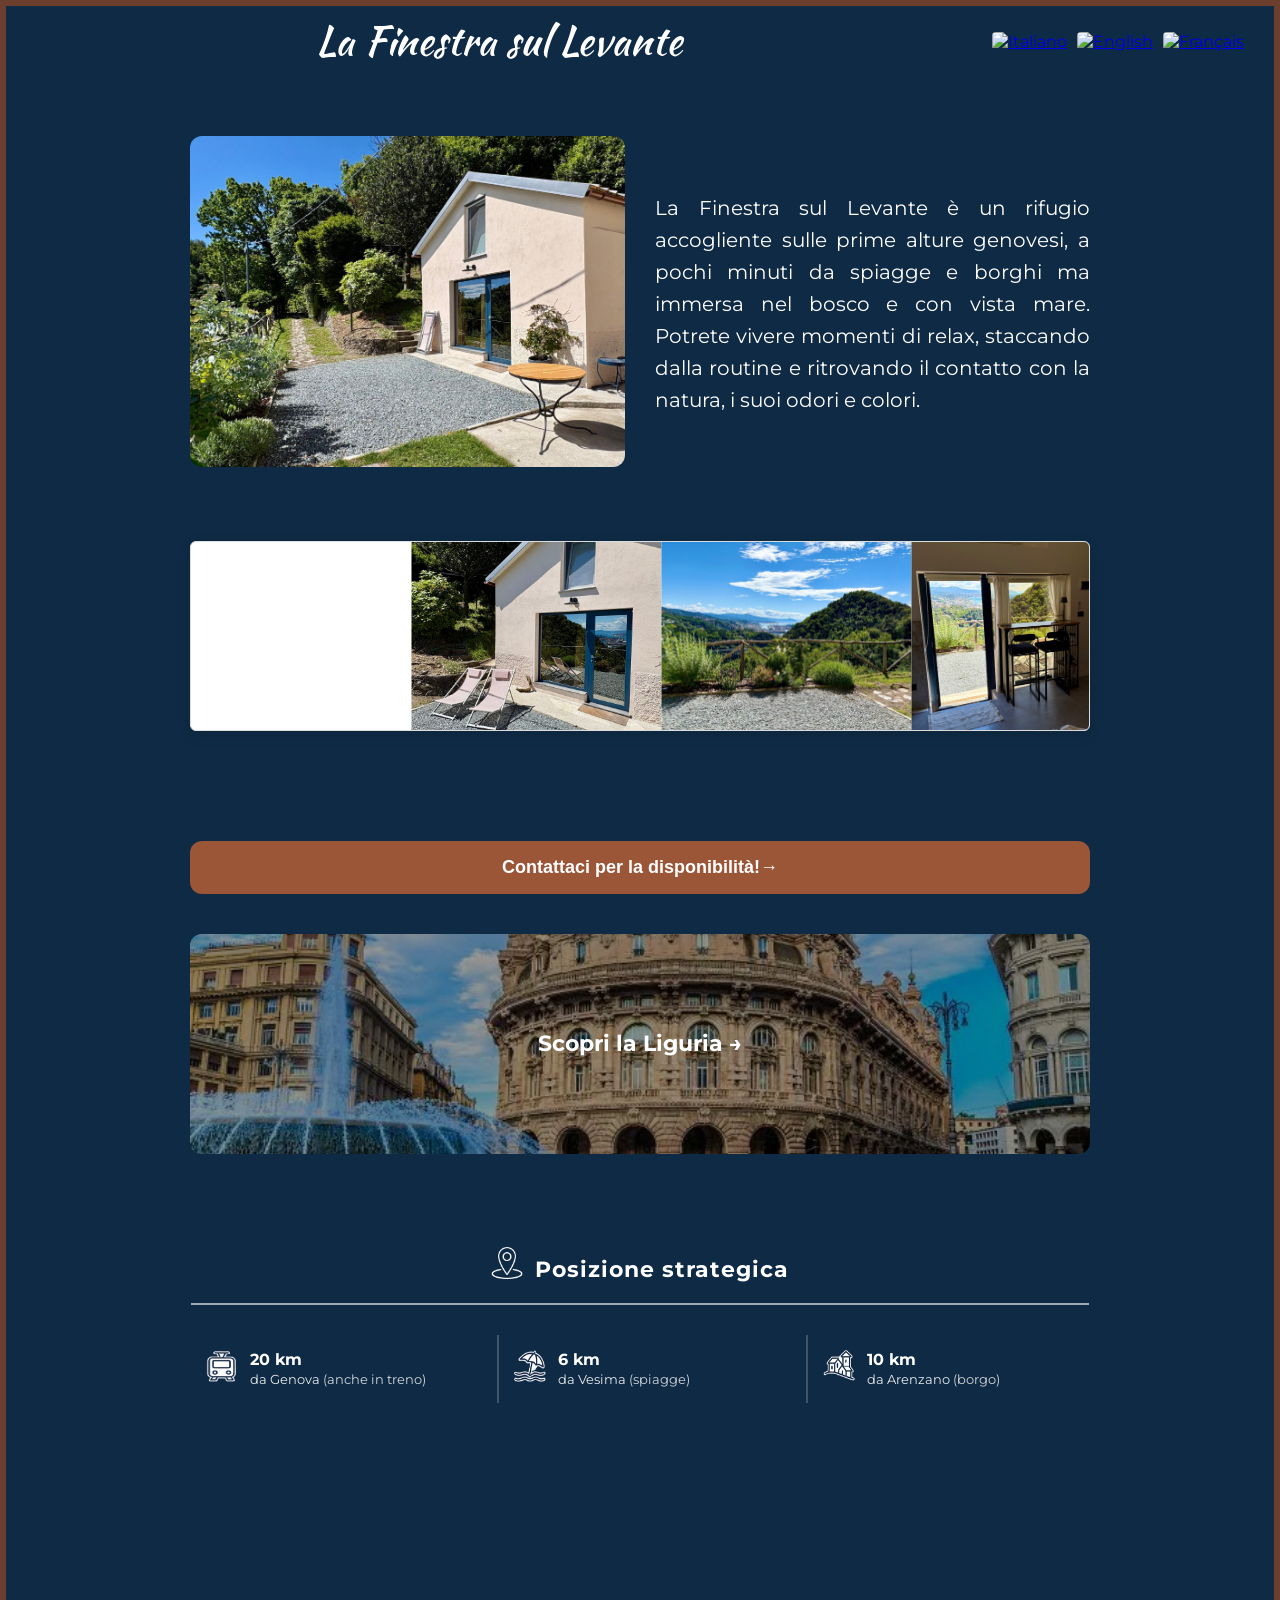
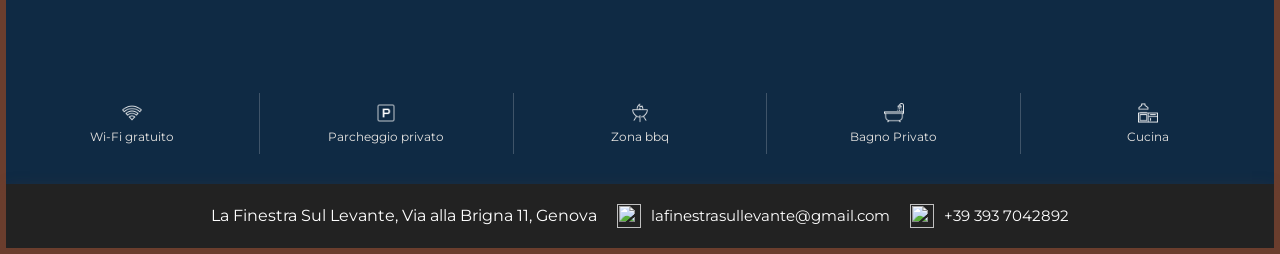
==== index.html @ bd743f48 "Update index.html" ====
<!DOCTYPE html>
<html lang="it">
<head>
    <meta charset="UTF-8">
	<meta name="robots" content="noindex, nofollow">
	<link rel="stylesheet" href="style.css">
	<meta name="viewport" content="width=device-width, initial-scale=1.0">
	<link href="https://fonts.googleapis.com/css2?family=Montserrat:wght@300;400;600&display=swap" rel="stylesheet">
	<link href="https://fonts.googleapis.com/css2?family=Kaushan+Script&display=swap" rel="stylesheet">
    <script src="https://cdn.jsdelivr.net/npm/@emailjs/browser@4/dist/email.min.js"></script>

	<title>LA FINESTRA SUL LEVANTE</title>
    
</head>
	<div id="contactModal" class="modal">
	  <div class="modal-content">
		<span class="close">✕</span>
		<h2>Richiedi informazioni</h2>

		<form id="contactForm">
			<input type="text" name="name" placeholder="Nome e Cognome" required>
			<input type="email" name="email" placeholder="Email" required>
			<textarea name="message" placeholder="Scrivi il tuo messaggio..." required></textarea>
			<button type="submit">Invia richiesta</button>
		</form>	
		<div id="successMessage" class="success-message">
		  ✔ Messaggio inviato con successo!
		</div>
	  </div>
	</div>
<body>

    <!-- Titolo con sfondo -->
	<div class="topbar">
		<div class="logo">La Finestra sul Levante</div>

		<div class="lingue">
			<a href="index.html"><img src="https://flagcdn.com/32x24/it.png" alt="Italiano"></a>
			<a href="en.html"><img src="https://flagcdn.com/32x24/gb.png" alt="English"></a>
			<a href="fr.html"><img src="https://flagcdn.com/32x24/fr.png" alt="Français"></a>
		</div>
	</div>
	<!-- FOTO SOLO MOBILE -->
	<div class="chi-siamo container hero">
		<div >
		<img src="Foto/gallery/vista2.jpeg" class="hero-mobile" alt="Vista casa">
		</div>
	</div>	
	<div class="chi-siamo container chi-siamo-flex">
		<div class="foto">
			<img src="Foto/gallery/vista2.jpeg" alt="Vista casa">
		</div>
	  <div class="testo">
		<!-- Commento -->
		<div class="commento-desktop">
			<p>
			La Finestra sul Levante è un rifugio accogliente sulle prime alture genovesi, a pochi minuti da spiagge e borghi ma immersa nel bosco e con vista mare. Potrete vivere momenti di relax, staccando dalla routine e ritrovando il contatto con la natura, i suoi odori e colori.
			</p>		
		</div>
		<div class="commento commento_1-mobile">
			<p>
			La Finestra sul Levante è un rifugio accogliente sulle prime alture genovesi, a pochi minuti da spiagge e borghi ma immersa nel bosco e con vista mare.
			</p>
		</div>
	  </div>
	</div>
	
	
    <!-- Galleria immagini -->
	<div class="container">
	<div class="fullwidth-section">
		<div class="galleria-container">
			<div class="galleria">
				<video class="gallery-video" muted loop playsinline poster="Foto/video_preview.jpg">
					<source src="Video/Depandance.mp4" type="video/mp4">
				</video>
				<img src="Foto/gallery/Foto1.jpeg" alt="Giardino immerso nel bosco">
				<img src="Foto/gallery/Foto2.jpeg">
				<img src="Foto/gallery/Foto3.jpeg">
				<img src="Foto/gallery/Foto4.jpeg">
				<img src="Foto/gallery/Foto5.jpeg">
				<img src="Foto/gallery/Foto6.jpeg">
				<img src="Foto/gallery/Foto7.jpeg">
				<img src="Foto/gallery/Foto8.jpeg">
			</div>
		</div>
	</div>
	</div>
	<!-- Lightbox -->
	<div id="lightbox" class="lightbox">
		<span class="lightbox-close">&times;</span>
		<span class="lightbox-prev">&#10094;</span>
		<span class="lightbox-next">&#10095;</span>
		<img class="lightbox-content" id="lightbox-img" style="display:none;">
		<video class="lightbox-content" id="lightbox-video" controls style="display:none;"></video>
		<div class="lightbox-caption" id="lightbox-caption"></div>
	</div>
	<div class="chi-siamo container">
		<div class="commento commento_1-mobile">
			<p>
			Potrete vivere momenti di relax, staccando dalla routine e ritrovando il contatto con la natura, i suoi odori e colori.
			</p>
		</div> 
	</div>
	<div class="contattaci">
			<button id="openForm">
				<span><strong>Contattaci per la disponibilità!→</strong></span>
			</button>
		</div>
	<div class="cta-visita">
		<a href="cosa-visitare.html" class="cta-link">
			<span>Scopri la Liguria →</span>
		</a>
	</div>
	<div class="container">
	  <div class="posizione-section">
		  <div class="posizione-header">
		  <img src="Icone/posizione.png" alt="Posizione">
		  <h3>Posizione strategica</h3>
		  </div>
	  <div class="posizione-line"></div>
	  <div class="posizione-grid">
		<div class="pos-item">
		  <img src="Icone/treno.png" alt="Treno">
		  <div>
			<strong>20 km</strong>
			<span class="pos-sub">da Genova <span class="break-mobile">(anche in treno)</span></span>
		  </div>
		</div>
		<div class="pos-item">
		  <img src="Icone/spiaggia.png" alt="Spiaggia">
		  <div>
			<strong>6 km</strong>
			<span class="pos-sub">da Vesima <span class="break-mobile">(spiagge)</span></span>
		  </div>
		</div>
		<div class="pos-item">
		  <img src="Icone/borgo.png" alt="Borgo">
		  <div>
			<strong>10 km</strong>
			<span class="pos-sub">da Arenzano <span class="break-mobile">(borgo)</span></span>
		  </div>
		</div>
	  </div>
	</div>
	</div>
	<iframe 
		src="https://www.google.com/maps/embed?pb=!1m18!1m12!1m3!1d2849.069035117052!2d8.72922577656299!3d44.43174610172998!2m3!1f0!2f0!3f0!3m2!1i1024!2i768!4f13.1!3m3!1m2!1s0x12d33d57ef8758ab%3A0x6e4555614c839571!2sV.%20alla%20Brigna%2C%2011%2C%2016158%20Genova%20GE!5e0!3m2!1sit!2sit!4v1775127671327!5m2!1sit!2sit"
		style="border:0;"
		allowfullscreen=""
		loading="lazy">
	</iframe>
	<!-- Servizi -->
	<div class="servizi">
		<div class="servizio">
			<img src="Icone/wifi.png" alt="wifi">
			<span>Wi-Fi gratuito</span>
		</div>
		<div class="servizio">
			<img src="Icone/parking.png" alt="parcheggio">
			<span>Parcheggio privato</span>
		</div>
		<div class="servizio">
			<img src="Icone/bbq.png" alt="bbq">
			<span>Zona bbq</span>
		</div>
		<div class="servizio">
			<img src="Icone/bagno.png" alt="bagno">
			<span>Bagno Privato</span>
		</div>
		<div class="servizio">
			<img src="Icone/cucina.png" alt="cucina">
			<span>Cucina</span>
		</div>
	</div>	 
    <!-- Contatti -->
	<div class="contatti">
		<div class="contenuto">
			<div class="contatto-item">
				<span class="indirizzo">
					<span class="nome">La Finestra Sul Levante</span>
					<span class="via">Via alla Brigna 11, Genova</span>
				</span>
			</div>
			<div class="contatti-rapidi">
				<div class="contatto-item">
					<img src="https://cdn-icons-png.flaticon.com/512/732/732200.png">
					<a href="mailto:lafinestrasullevante@gmail.com">lafinestrasullevante@gmail.com</a>
				</div>

				<div class="contatto-item">
					<img src="https://cdn-icons-png.flaticon.com/512/733/733585.png">
					<a href="https://wa.me/393937042892" target="_blank">+39 393 7042892</a>
				</div>
			</div>
		</div>
	</div>
	<script src="script.js"></script>
</body>
</html>
---- style.css ----
body {
	margin: 0;
	top: 10px;
	left: 10px;
	padding: 0;
	background-color: #0f2a44;
	box-sizing: border-box;
	border: 6px solid var(--brown);
	font-family: 'Montserrat', sans-serif;
}       
.header h1 {
	background-color: rgba(0, 0, 0, 0.4);
	padding: 25px 45px;
	border-radius: 10px;
	font-size: 50px;
	letter-spacing: 3px;
	font-weight: bold;
}
:root {
	--brown: #6b3e2e;
}
.chi-siamo-flex {
  display: flex;
  align-items: center;
  gap: 30px;
}

.chi-siamo-flex .foto {
  flex: 1;
}

.chi-siamo-flex .foto img {
  width: 100%;
  border-radius: 12px;
  object-fit: cover;
}

.chi-siamo-flex .testo {
  flex: 1;
}

.galleria-container,
.contatti {
	
	box-shadow: 0 4px 15px rgba(107, 62, 46, 0.25);
}
/* Titolo */
.logo {
	font-family: 'Kaushan Script', cursive;
	font-size: 40px;
	color: white;
}
iframe {
	width: 100%;
	max-width: 900px;
	height: 200px;
	border-radius:5px;
	display: block;
	margin: 20px auto;
}
video:not(.gallery-video):not(#lightbox-video) {
	width: 100%;
	max-width: 1000px;
	height: 400px;
}

.commento-desktop {
	font-size: 20px;
	color: white;
	max-width: 100%;
	margin: 20px auto;
	text-align: justify;
	line-height: 1.6;
}
.commento-mobile {
	display: none;
}
.commento_1-mobile {
	display: none;
}
.contattaci {
	font-size: 20px;
	color: white;
	max-width: 100%;
	margin: 20px auto;
	text-align: justify;
	line-height: 1.6;
}
/* Contenitore foto */
/* Animazione fade + zoom */
.lightbox-content {
	max-width: 95%;
	max-height: 90vh;
	margin: auto;
	transition: transform 0.4s ease, opacity 0.4s ease;
	opacity: 0;
	transform: scale(0.95);
}

/* Quando visibile */
.lightbox.show .lightbox-content {
	opacity: 1;
	transform: scale(1);
}
/* Sfondo lightbox */
.lightbox {
	display: none;  /* resta solo questo */
	position: fixed;
	z-index: 1000;
	top: 0;
	left: 0;
	width: 100%;
	height: 100%;
	background-color: rgba(0,0,0,0.9);
}
.lightbox.show {
	display: flex;
	justify-content: center;
	align-items: center;   
	overflow-y: auto;   
}
.lightbox-video {
	margin: auto;
	display: block;
	max-width: 90%;
	max-height: 80%;
}
/* Didascalia */
.lightbox-caption {
	position: absolute;
	bottom: 20px;
	width: 100%;
	text-align: center;
}

/* Pulsante chiusura */
.lightbox-close {
	position: absolute;
	top: 80px;
	right: 35px;
	color: #fff;
	font-size: 40px;
	font-weight: bold;
	cursor: pointer;
}

.lightbox-close:hover {
	color: #bbb;
}

/* Frecce avanti/indietro */
.lightbox-prev,
.lightbox-next {
	cursor: pointer;
	position: absolute;
	top: 50%;
	width: auto;
	padding: 16px;
	margin-top: -22px;
	color: white;
	font-weight: bold;
	font-size: 40px;
	user-select: none;
	transition: 0.3s;
}

.lightbox-prev:hover,
.lightbox-next:hover {
	color: #bbb;
}

.lightbox-prev { left: 0; }
.lightbox-next { right: 0; }

.galleria-container {
	position: relative;
	overflow: hidden;
	margin: 30px auto;
	max-width: 100%;
	border-radius: 6px;
	border: 1px solid #ddd;
	box-shadow: 0 4px 15px rgba(0,0,0,0.1);
	background: white;
}

.galleria {
	display: flex;
	width: max-content; /* importante per scroll continuo */
}

.galleria img,
.gallery-video {
	width: 250px;
	aspect-ratio: 4 / 3;
	object-fit: cover;
	flex-shrink: 0;

}

.galleria img:hover {
	transform: scale(1.05);
}
.cta-visita {
	margin: 40px auto;
	max-width: 900px;
	height: 220px;
	border-radius: 12px;
	overflow: hidden;
	position: relative;
}

.cta-link {
	display: flex;
	align-items: center;
	justify-content: center;
	width: 100%;
	height: 100%;
	text-decoration: none;
	color: white;
	font-size: 22px;
	font-weight: bold;
	text-align: center;

	position: relative;
	overflow: hidden; /* 👈 importante */
}

/* overlay scuro per leggibilità */
.cta-link::before {
	content: "";
	position: absolute;
	inset: 0;
	background: rgba(0,0,0,0.4);
	transition: 0.3s;
}
.cta-link::after {
	content: "";
	position: absolute;
	inset: 0;

	background-image: url('Foto/visita/liguria.jpg'); /* tua immagine */
	background-size: cover;
	background-position: center;

	z-index: 0;

	transform: scale(1);
	transition: transform 6s ease; /* 👈 lentezza zoom */
}

/* testo sopra overlay */
.cta-link span {
	position: relative;
	z-index: 1;
	padding: 10px 20px;
}

/* hover effetto */
.cta-link::before {
	content: "";
	position: absolute;
	inset: 0;
	background: rgba(0,0,0,0.4);
	z-index: 1;
	transition: 0.3s;
}
.cta-link:hover {
	transform: scale(1.02);
}
.cta-link span {
	position: relative;
	z-index: 2;
	padding: 10px 20px;
}
.cta-link:hover::after {
	transform: scale(1.1); /* zoom */
}
/* Contenitore centrale */
.container {
	max-width: 900px;
	margin: auto;
	padding: 20px;
}

.servizi {
  display: flex;
  justify-content: space-between;
  align-items: stretch;
  margin: 30px 0;
  color: #E6E4E1;
}

/* singolo blocco servizio */
.servizio {
  flex: 1;
  text-align: center;
  padding: 10px 5px;

  display: flex;
  flex-direction: column;
  align-items: center;
  gap: 6px;
  font-size: 12px;
}

/* icona sopra */
.servizio img {
  width: 20px;
  height: 20px;
}

/* separatore verticale */
.servizio:not(:last-child) {
  border-right: 1px solid rgba(255,255,255,0.2);
}
/* Sezione contatti */

.commento_contatti {
	font-size: 20px;
	color: white;
	max-width: 1000px;
	margin: auto;
	line-height: 1.6;
	
}
.contatti {
	background-color: #222;
	color: white;
	padding: 20px 0;
	width: 100%;
}
.contatti .contenuto {
	display: flex;
	justify-content: center;
	gap: 20px;
	flex-wrap: wrap;
}
.contatto-item {
	display: flex;
	align-items: center;
	gap: 10px;
	white-space: nowrap; /* evita che vada a capo */
}

.contatto-item img {
	width: 24px;
	height: 24px;
}

.contatto-item a {
	color: white;
	text-decoration: none;
	font-size: 15px;
}
.contatti-rapidi {
	display: flex;
	flex-direction: row;
	gap: 20px;
	align-items: center;
}
/* Bandiere */
.lingue {
	display: flex;
	gap: 10px;
	margin-right: 30px;
}
/* Stile bandiere */
.lingue img {
	width: 28px;
	border-radius: 4px;
	cursor: pointer;
	transition: transform 0.2s, box-shadow 0.2s;
}

.lingue img:hover {
	transform: scale(1.2);
	box-shadow: 0 0 5px white;
}
.topbar {
	position: sticky;
	top: 0;
	width: 100%;
	height: 70px;
	background: #0f2a44;
	display: flex;
	align-items: center;
	justify-content: space-between;
	z-index: 9999;

}
.logo {
	flex: 1;
	text-align: center;
}
.hero-mobile {
	display: none;
}
.indirizzo .nome::after {
	content: ", ";
}
.indent {
	display: inline-block;
	margin-left: 20px;
}

/* Bottone */
#openForm {
  display: block;
  width: 100%;
  max-width: 900px;   /* come il resto del layout */
  margin: 20px auto;  /* centrato */
  box-sizing: border-box;

  background: #9B5638;
  color: white;
  padding: 16px;
  font-size: 18px;
  border: none;
  border-radius: 12px;
  cursor: pointer;
}
#openForm:hover {
	transform: scale(1.05);
}

/* Modal */
/* Sfondo scuro */
.modal {
    display: none;
    position: fixed;
    inset: 0; /* top, left, right, bottom = 0 */
    background: rgba(0,0,0,0.7);
    z-index: 2000;

    justify-content: center;
    align-items: center;
    padding: 15px;
}
.modal.active {
    display: flex;
	opacity: 1;
    pointer-events: auto;
}

/* Box centrale */
.modal-content {
    position: relative;
	background: white;
    padding: 25px;
    border-radius: 12px;

    width: 100%;
    max-width: 420px;
    
    display: flex;
    flex-direction: column;
    align-items: center;
    animation: fadeIn 0.3s ease;
}

/* Animazione leggera */
.success-message {
  display: none;
  margin-top: 15px;
  padding: 12px;
  border-radius: 8px;
  background: #4CAF50;
  color: white;
  text-align: center;
  font-size: 15px;
  animation: fadeIn 0.4s ease;
}

@keyframes fadeIn {
  from {
    opacity: 0;
    transform: translateY(10px);
  }
  to {
    opacity: 1;
    transform: translateY(0);
  }
}

.modal-content form {
	width: 100%;
	display: flex;
	flex-direction: column;
	align-items: center;
}

.modal-content input,
.modal-content textarea {
	width: 100%;
	max-width: 320px;
	padding: 12px;
	margin: 8px 0;
	border-radius: 8px;
	border: 1px solid #ccc;
	font-size: 15px;
}

.modal-content textarea {
	min-height: 100px;
	resize: none;
}

.modal-content button {
	width: 100%;
	max-width: 320px;
	padding: 12px;
	margin-top: 10px;
	background: #0f2a44;
	color: white;
	border: none;
	border-radius: 8px;
	cursor: pointer;
	font-size: 16px;
}

.modal-content h2 {
	text-align: center;
}
.close {
  position: absolute;
  top: 10px;
  right: 15px;
  font-size: 28px;
  font-weight: bold;
  color: #333;
  cursor: pointer;
  z-index: 10;
}

.close:hover {
  color: #000;
}
.posizione-section {
  background: #0f2a44;
  color: white;
  padding: 20px 1px;
  text-align: center;
}

.posizione-section h3 {
  font-size: 22px;
  margin-bottom: 10px;
  letter-spacing: 1px;
}

.posizione-line {
  width: 100%;
  height: 2px;
  background: rgba(255,255,255,0.6);
  margin: 0 auto 30px auto;
}

.posizione-grid {
  display: flex;
  justify-content: center;
  gap: 25px;
  flex-wrap: wrap;
}

.pos-item {
  flex: 1;
  min-width: 220px;
  max-width: 260px;
  display: flex;
  align-items: flex-start;
  text-align: left;
  gap: 12px;
  padding: 15px;
  border-left: 2px solid rgba(255,255,255,0.2);
}

.pos-item:first-child {
  border-left: none;
}

.pos-item img {
  width: 32px;
  height: 32px;
}

.pos-item strong {
  display: block;
  font-size: 16px;
}

.pos-item span {
  font-size: 13px;
  opacity: 0.9;
}
.posizione-header {
  display: flex;
  align-items: center;
  justify-content: center;
  gap: 12px;
  margin-bottom: 10px;
}

.posizione-header img {
  width: 32px;
  height: 32px;
}

@media (max-width: 768px) {
	.chi-siamo-flex {
	  flex-direction: column;
	}

	.chi-siamo-flex .foto {
	  display: none; /* nasconde la foto desktop */
	}
	.topbar {
		flex-direction: column;    
		height: auto;              
		padding: 10px 0;
	}
	.logo {
		text-align: center;
		font-size: clamp(34px, 8vw, 44px);
	}
	.commento-desktop {
		display: none;
	}
	.commento-mobile {
		display: block;
		color: white;
		text-align: justify;
		font-size: 18px;
	}
	.commento_1-mobile {
		display: block;
		color: white;
		text-align: center;
		font-size: 18px;
	}
	.lingue {
		order: -1;                  
		margin-bottom: 5px;
		align-self: flex-end; 
		margin-right: 10px;
	}
	.lingue img {
		width: 24px;
	}
	.lightbox {
		-webkit-overflow-scrolling: touch; 
	}
	.galleria img,
	.gallery-video {
		width: 150px;
		aspect-ratio: 4 / 3;
		min-width: unset;
		min-height: unset;
	}
	.galleria-container {
		width: 100%;
		margin: 20px 0;
		border-radius: 0;
	}
	video:not(.gallery-video), iframe {
		max-height: 300px;
	}

	.hero-mobile {
		display: block;
		width: 100%;
		height: 220px;
		object-fit: contain;
		border-radius: 12px;
		margin-bottom: 15px;
	}
	.gallery-video {
		height: 100%;
	}
	.cosa.visitare .commento {
		text-align: left;
	}
	.indirizzo {
		display: flex;
		flex-direction: column;
		align-items: center;
	}

	.indirizzo .nome::after {
		content: ""; /* niente virgola */
	}
	.indirizzo .nome {
		font-weight: bold;
	}

	.indirizzo .via {
		font-size: 12px;
		opacity: 0.9;
	}
	.contatti-rapidi {
		flex-direction: row;
		justify-content: center;
	}
	.galleria-container {
		height: 220px; /* stessa altezza del bottone */
		overflow: hidden;
	}

	.galleria img,
	.gallery-video {
		height: 100%;
		width: auto;
	}
	.info-card {
	  border-radius: 0;
	  margin: 0;
	}

	.info-item span {
	  font-size: 14px;
	}
	  .posizione-grid {
		flex-wrap: nowrap;          /* mai a capo */
		justify-content: space-between;
		gap: 10px;
	  }

	  .pos-item { 
		flex: 1;                    /* tutti uguali */
		min-width: 0;              /* fondamentale per evitare overflow */
		padding: 10px 5px;
	  }

	  .pos-item img {
		width: 24px;
		height: 24px;
	  }

	  .pos-item strong {
		font-size: 14px;
	  }

	  .pos-item span {
		font-size: 11px;
		line-height: 1.2;
	  }
}

@media (max-width: 480px) {
	body {
		padding-left: 0;
		padding-right: 0;
		border: 0;
	}
	.commento-desktop {
		display: none;
	}
	.commento-mobile {
		display: block;
		color: white;
		text-align: center;
		font-size: 18px;
	}
	.commento_1-mobile {
		width: 95%;
		display: block;
		color: white;
		text-align: justify;
		font-size: 16px;
		margin-left: 5px;
	}
	.contattaci {
		text-align: center;
		font-size: 16px;
	}
	.container {
		padding: 5px;
	}
	.logo {
		font-size: 30px;
	}
	.hero {
		padding: 0px;
	}
	.hero-mobile {
		display: block;
		width: 100%;
		height: 150px;
		object-fit: contain;
		border-radius: 0;
		margin-bottom: 15px;
	}
	.fullwidth-section {
		width: 100vw;
		margin-left: calc(-50vw + 50%);
		position: relative;
		z-index: 10;
	}
	.galleria-container {
		margin-left: 0;
		margin-right: 0;
		height: 150px;
		overflow: hidden;
		border: none;
		width: 100%;
		border: none;
		border-radius: 0;
		background: transparent;
	}
	.galleria {
		display: flex;
		width: max-content; /* fondamentale per scroll continuo */
	}

	video, iframe {
		max-height: 200px;
	}
	.galleria img,
	.gallery-video {
		width: 250px;
		height: 100%;
		flex-shrink: 0;
		object-fit: cover;
	}
				.servizio {
		font-size: 14px;
	}
	body {
		padding-bottom: 0;
	}
	.contatti {
		margin: 0;
		border-radius: 0;
	}
	.contenuto {
		display: flex;
		flex-direction: column;
		align-items: center;
		gap: 12px;
	}
	.cta-visita {
		height: 160px;
		border-radius: 0;
	}

	.cta-link {
		font-size: 20px;
		padding: 0 10px;
		position: relative;
		z-index: 0
	}
	.cta-link span {
		background: rgba(255,255,255,0.15);
		backdrop-filter: blur(2px);
		border-radius: 8px;
	}
	.cta-link:active {
		transform: scale(0.98);
	}
	.indirizzo {
		text-align: center;
	}

	.contatti-rapidi {
		flex-direction: column;
		align-items: center;
		gap: 10px;
	}
	.contatto-item {
		justify-content: center;
	}
	.contatti-rapidi .contatto-item {
		flex: 0 0 auto;
	}
	.posizione p {
		margin: 5px 20px;
		font-size: 14px;	
	}
	.posizione h3 {
		margin: 0 20px;
		font-size: 18px;		
	}
	.posizione-header h3 {
		font-size: 16px;  /* o anche 14px se vuoi più compatto */
		margin: 0;
	}
	.servizio {
	display: flex;
	align-items: center;
	gap: 10px;
	font-size: 10px;
	}
	.servizio img {
	width: 20px;
	height: 20px;
	}
	#openForm {
		border-radius: 0px;
	}
	.info-card {
	  border-radius: 0;
	  margin: 0;
	}

	.info-item span {
	  font-size: 14px;
	}
	  .posizione-grid {
		display: flex;
		flex-wrap: nowrap;
		justify-content: space-between;
		gap: 6px;
	  }

	  .pos-item {
		flex: 1;
		min-width: 0;
		padding: 8px 4px;

		display: flex;
		align-items: center;   /* icona + testo sulla stessa riga */
		text-align: left;
		gap: 6px;
	  }

	  .pos-item img {
		width: 20px;
		height: 20px;
		flex-shrink: 0;
	  }

	  .pos-item div {
		min-width: 0;
	  }

	  .pos-item strong {
		display: block;
		font-size: 13px;
		line-height: 1.1;
	  }

	  .pos-sub {
		font-size: 11px;
		white-space: nowrap;
	  }

	  .break-mobile {
		display: block;
		font-size: 10px;
	  }
}
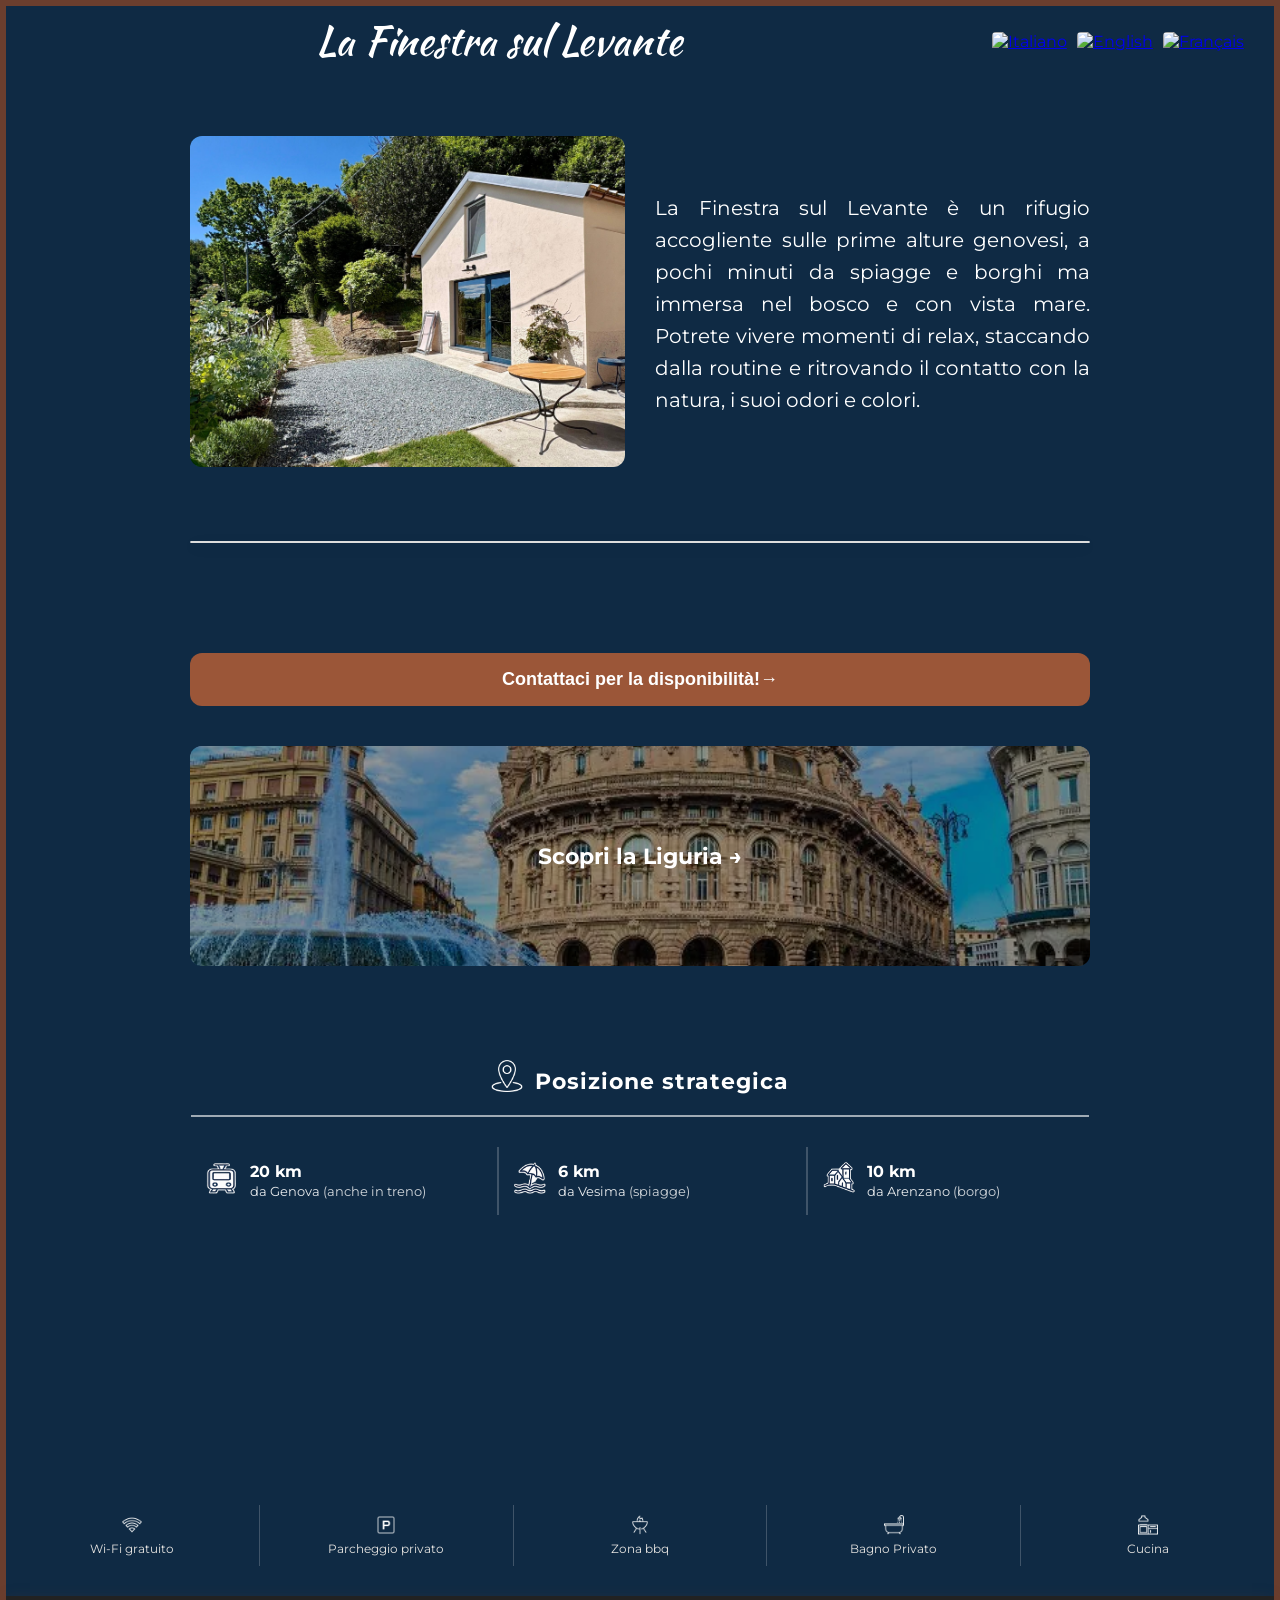
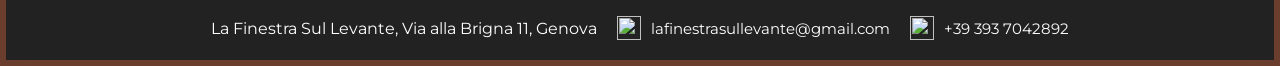
==== commit 08b028cc: "Add files via upload" ====
--- a/index.html
+++ b/index.html
@@ -70,19 +70,7 @@
 	<div class="container">
 	<div class="fullwidth-section">
 		<div class="galleria-container">
-			<div class="galleria">
-				<video class="gallery-video" muted loop playsinline poster="Foto/video_preview.jpg">
-					<source src="Video/Depandance.mp4" type="video/mp4">
-				</video>
-				<img src="Foto/gallery/Foto1.jpeg" alt="Giardino immerso nel bosco">
-				<img src="Foto/gallery/Foto2.jpeg">
-				<img src="Foto/gallery/Foto3.jpeg">
-				<img src="Foto/gallery/Foto4.jpeg">
-				<img src="Foto/gallery/Foto5.jpeg">
-				<img src="Foto/gallery/Foto6.jpeg">
-				<img src="Foto/gallery/Foto7.jpeg">
-				<img src="Foto/gallery/Foto8.jpeg">
-			</div>
+			<div class="galleria" id="gallery"></div>
 		</div>
 	</div>
 	</div>
--- a/style.css
+++ b/style.css
@@ -135,13 +135,27 @@
 
 /* Pulsante chiusura */
 .lightbox-close {
-	position: absolute;
-	top: 80px;
-	right: 35px;
+	position: fixed;
+	top: 80px;      /* sotto topbar */
+	right: 20px;
+
 	color: #fff;
-	font-size: 40px;
+	font-size: 42px;
 	font-weight: bold;
 	cursor: pointer;
+
+	z-index: 10001;
+
+	background: rgba(0,0,0,0.45);
+	width: 50px;
+	height: 50px;
+	border-radius: 50%;
+
+	display: flex;
+	align-items: center;
+	justify-content: center;
+
+	backdrop-filter: blur(4px);
 }
 
 .lightbox-close:hover {
@@ -669,7 +683,7 @@
 		display: block;
 		width: 100%;
 		height: 220px;
-		object-fit: contain;
+		object-fit: cover;
 		border-radius: 12px;
 		margin-bottom: 15px;
 	}
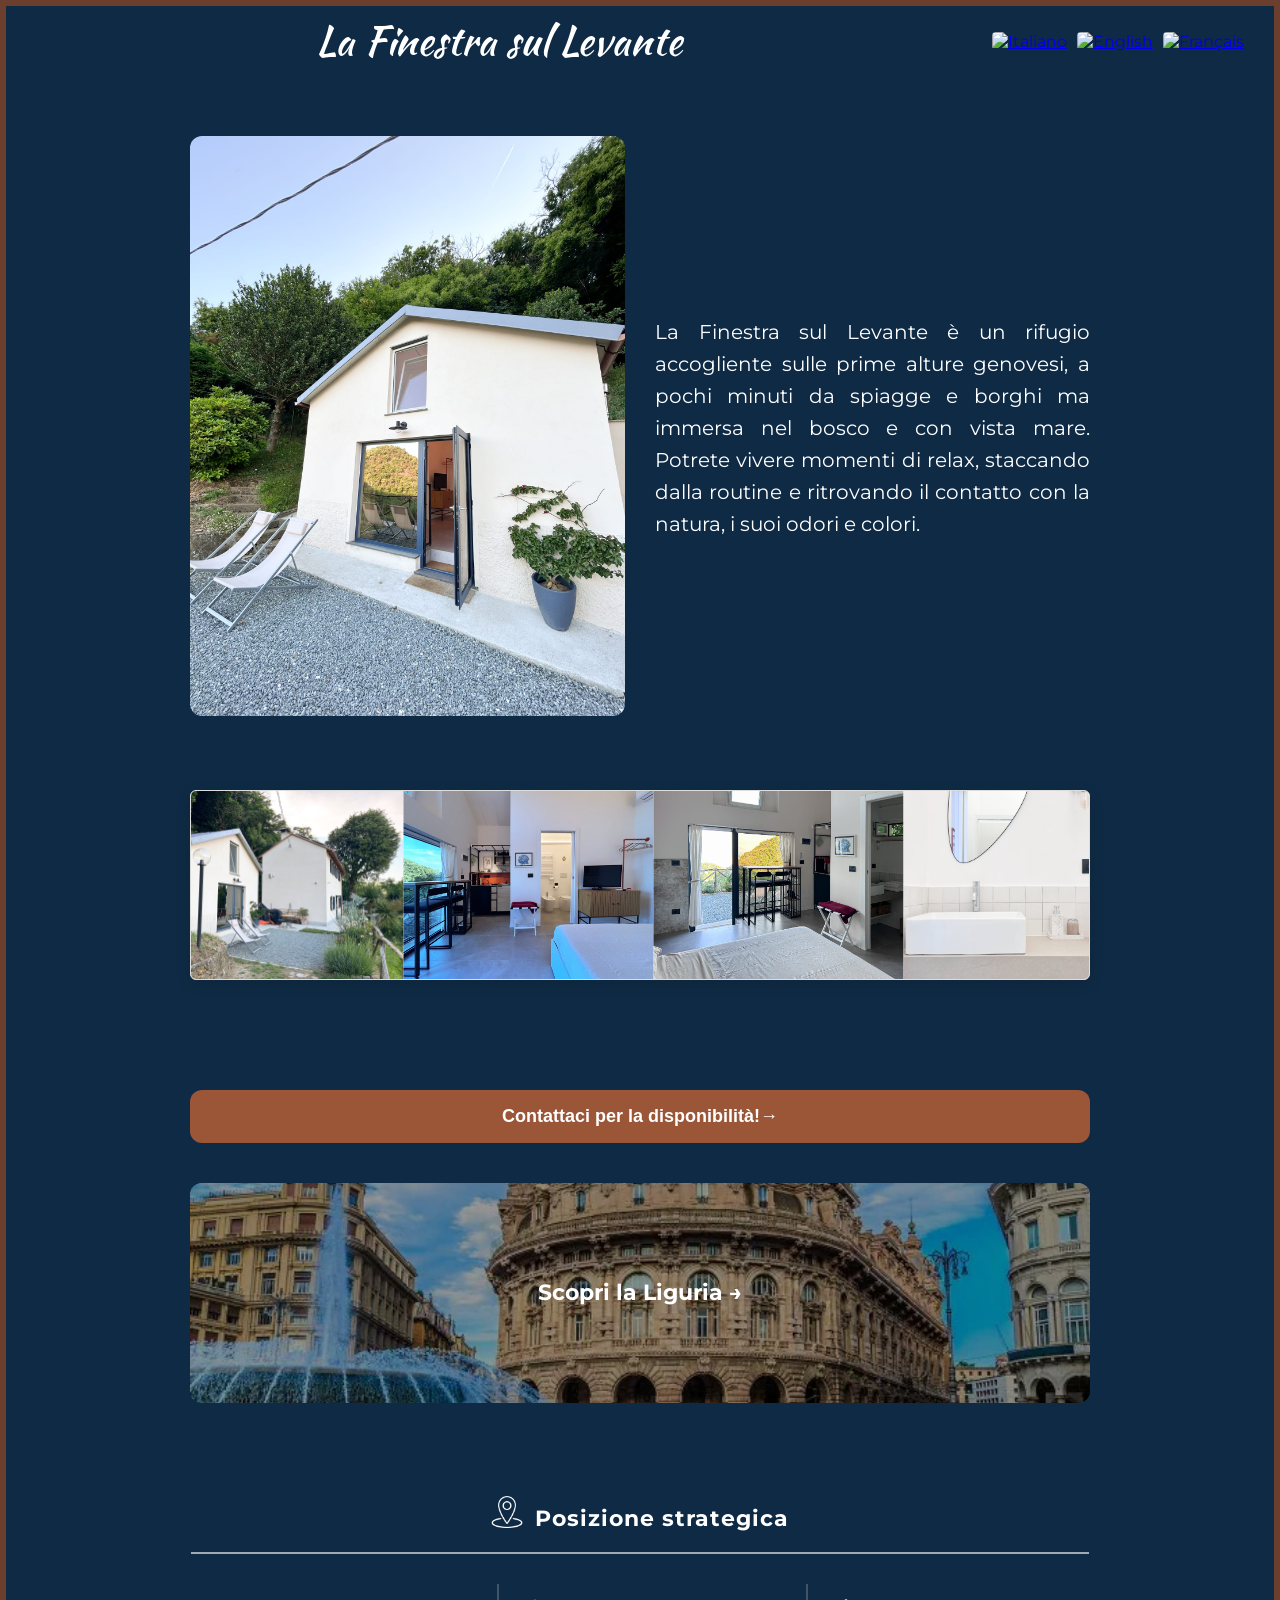
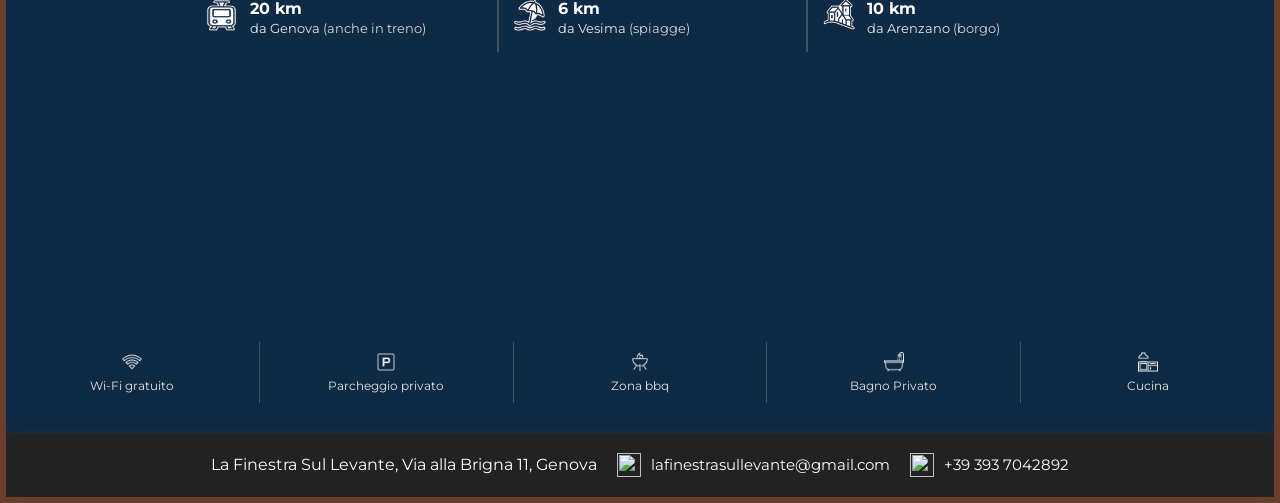
==== commit 25e657cc: "Update index.html" ====
--- a/index.html
+++ b/index.html
@@ -48,7 +48,7 @@
 	</div>	
 	<div class="chi-siamo container chi-siamo-flex">
 		<div class="foto">
-			<img src="Foto/gallery/vista2.jpeg" alt="Vista casa">
+			<img src="Foto/gallery/Foto Alice (2).jpeg" alt="Vista casa">
 		</div>
 	  <div class="testo">
 		<!-- Commento -->
--- a/style.css
+++ b/style.css
@@ -195,6 +195,7 @@
 	border: 1px solid #ddd;
 	box-shadow: 0 4px 15px rgba(0,0,0,0.1);
 	background: white;
+	touch-action: pan-y;
 }
 
 .galleria {
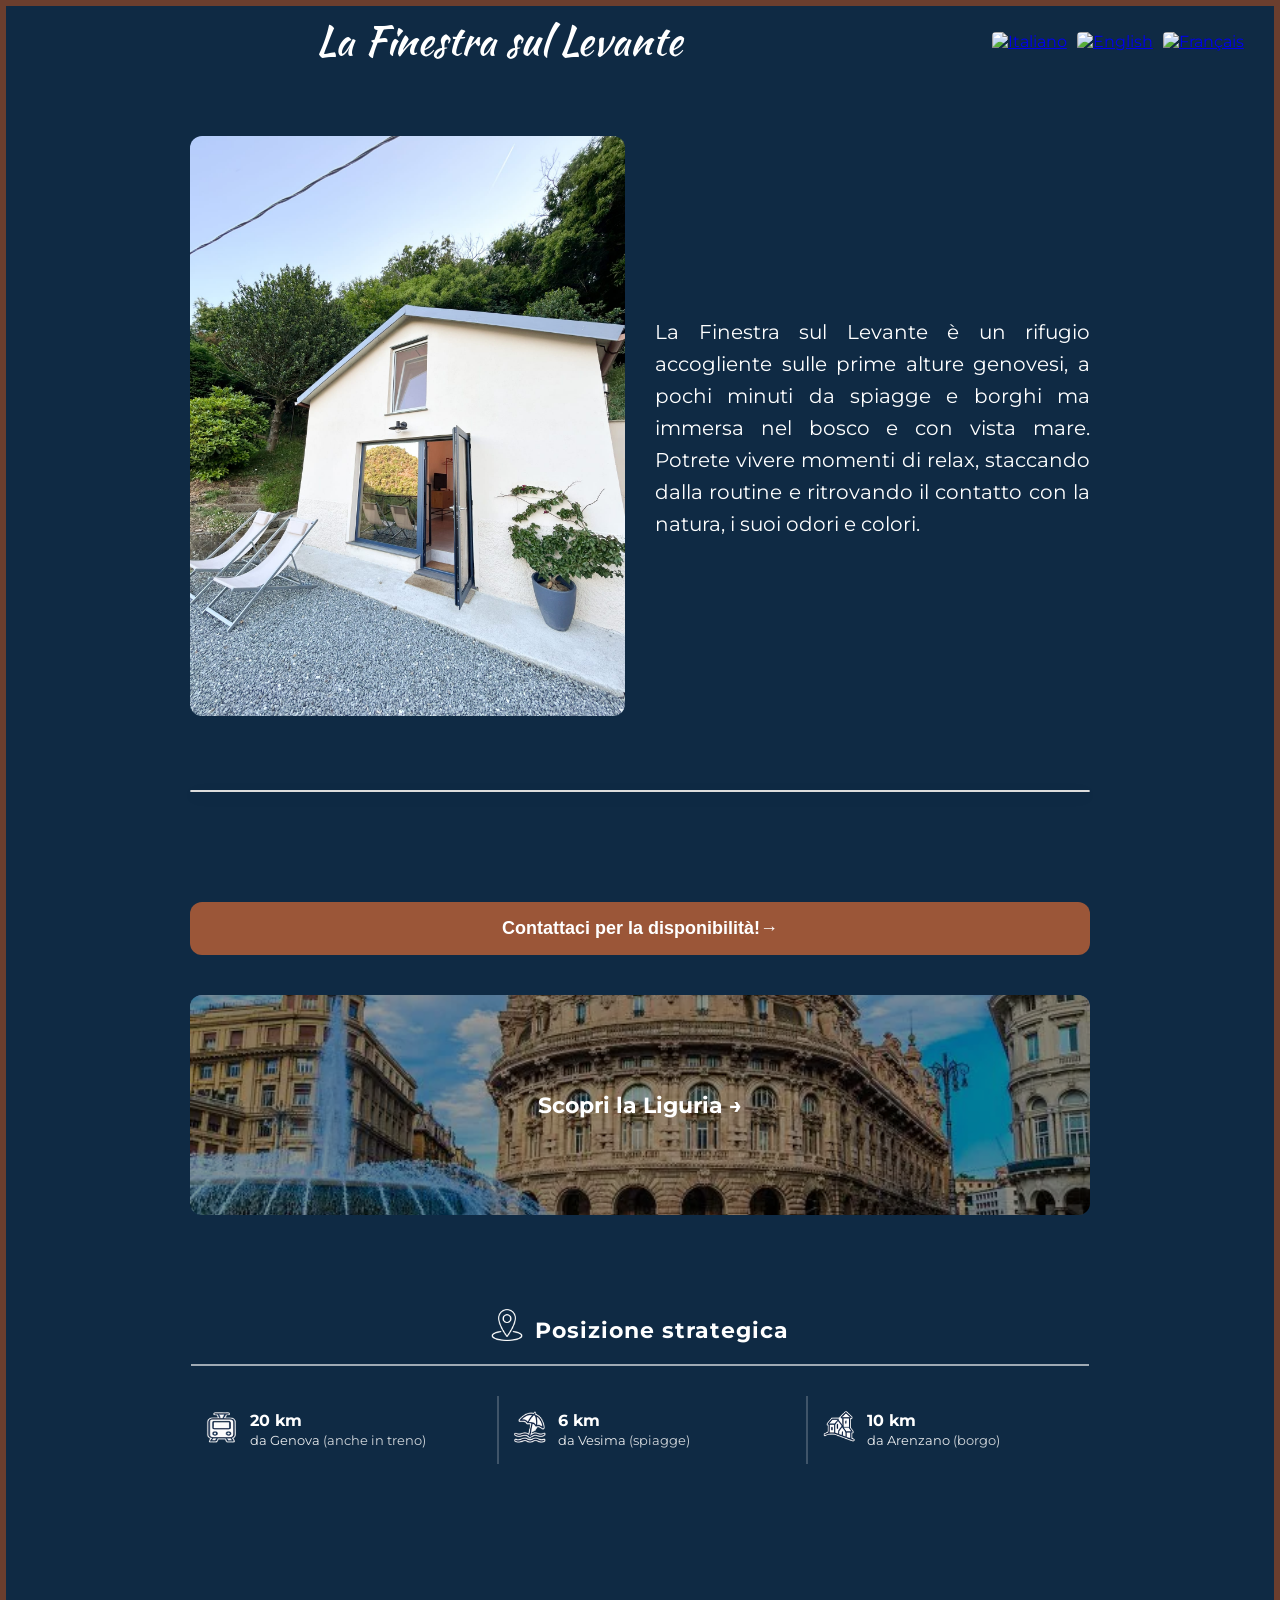
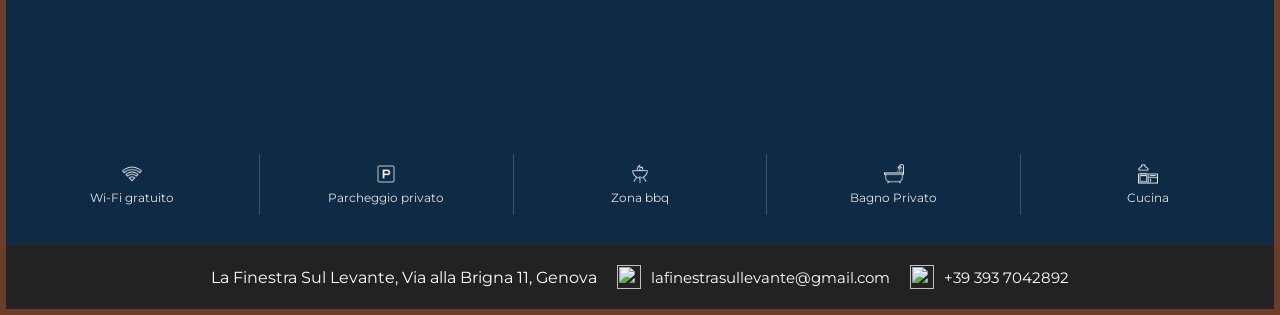
==== commit 3d90476b: "Update index.html" ====
--- a/index.html
+++ b/index.html
@@ -185,4 +185,5 @@
 	</div>
 	<script src="script.js"></script>
 </body>
+	
 </html>
--- a/style.css
+++ b/style.css
@@ -195,7 +195,6 @@
 	border: 1px solid #ddd;
 	box-shadow: 0 4px 15px rgba(0,0,0,0.1);
 	background: white;
-	touch-action: pan-y;
 }
 
 .galleria {
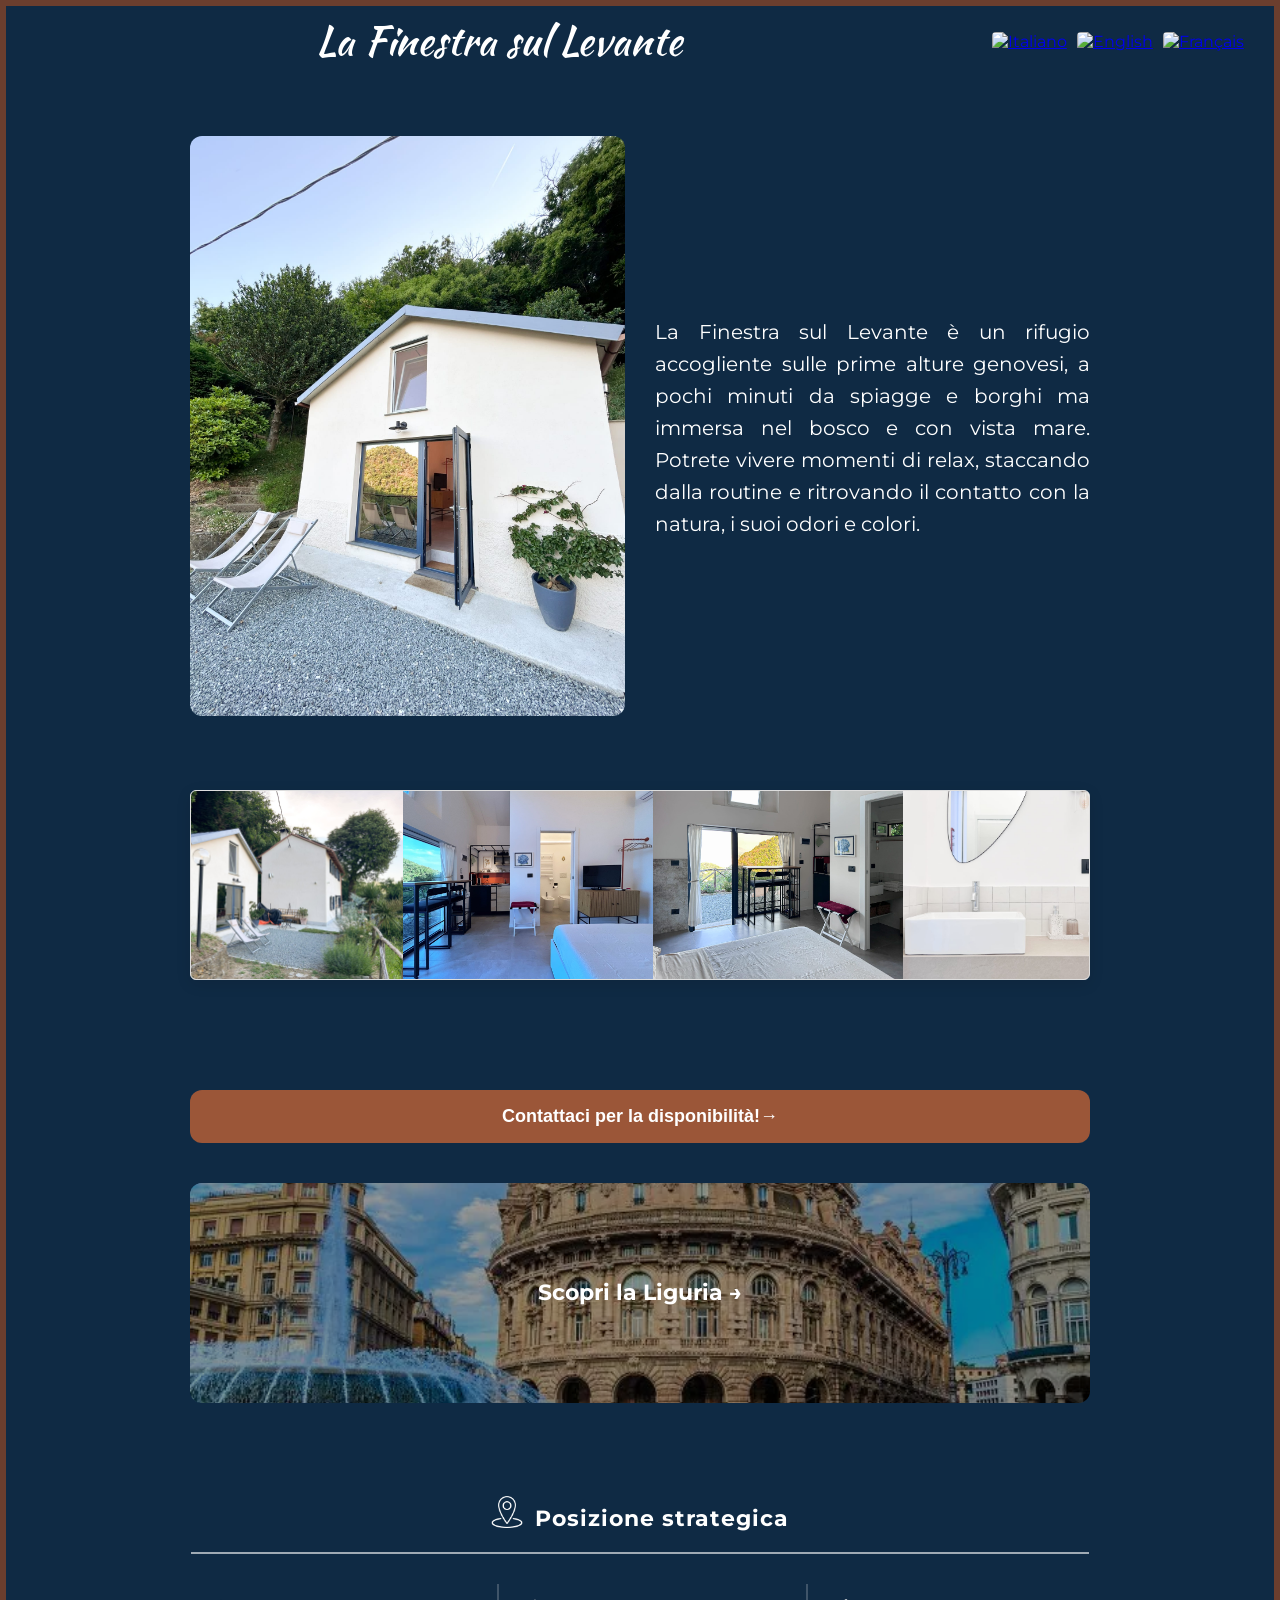
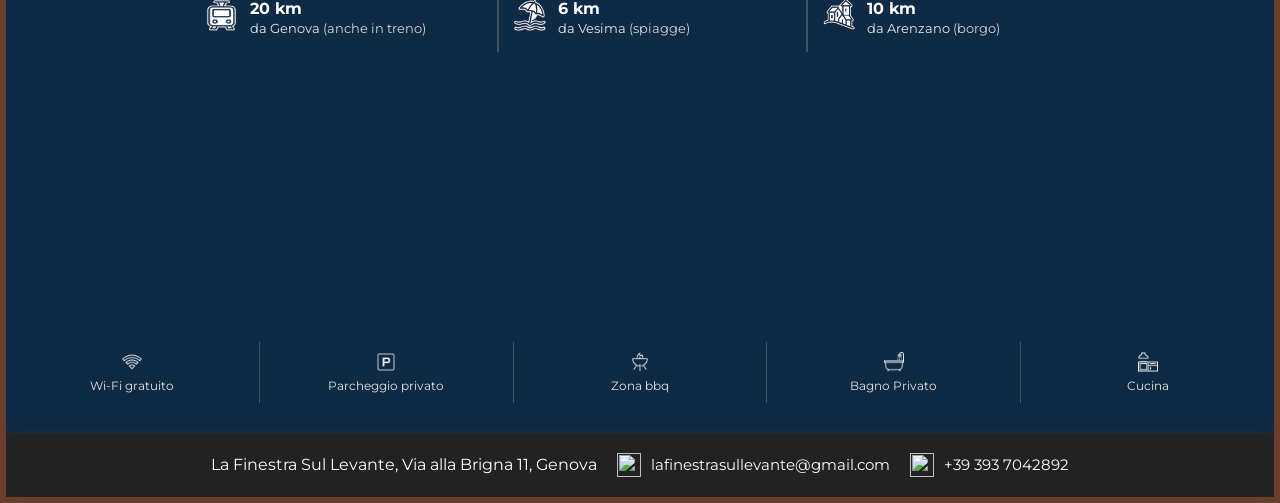
==== commit f3f785d0: "Update index.html" ====
--- a/index.html
+++ b/index.html
@@ -43,7 +43,7 @@
 	<!-- FOTO SOLO MOBILE -->
 	<div class="chi-siamo container hero">
 		<div >
-		<img src="Foto/gallery/vista2.jpeg" class="hero-mobile" alt="Vista casa">
+		<img src="Foto/gallery/Foto Alice (2).jpeg" class="hero-mobile" alt="Vista casa">
 		</div>
 	</div>	
 	<div class="chi-siamo container chi-siamo-flex">
@@ -184,6 +184,5 @@
 		</div>
 	</div>
 	<script src="script.js"></script>
-</body>
-	
+</body>	
 </html>
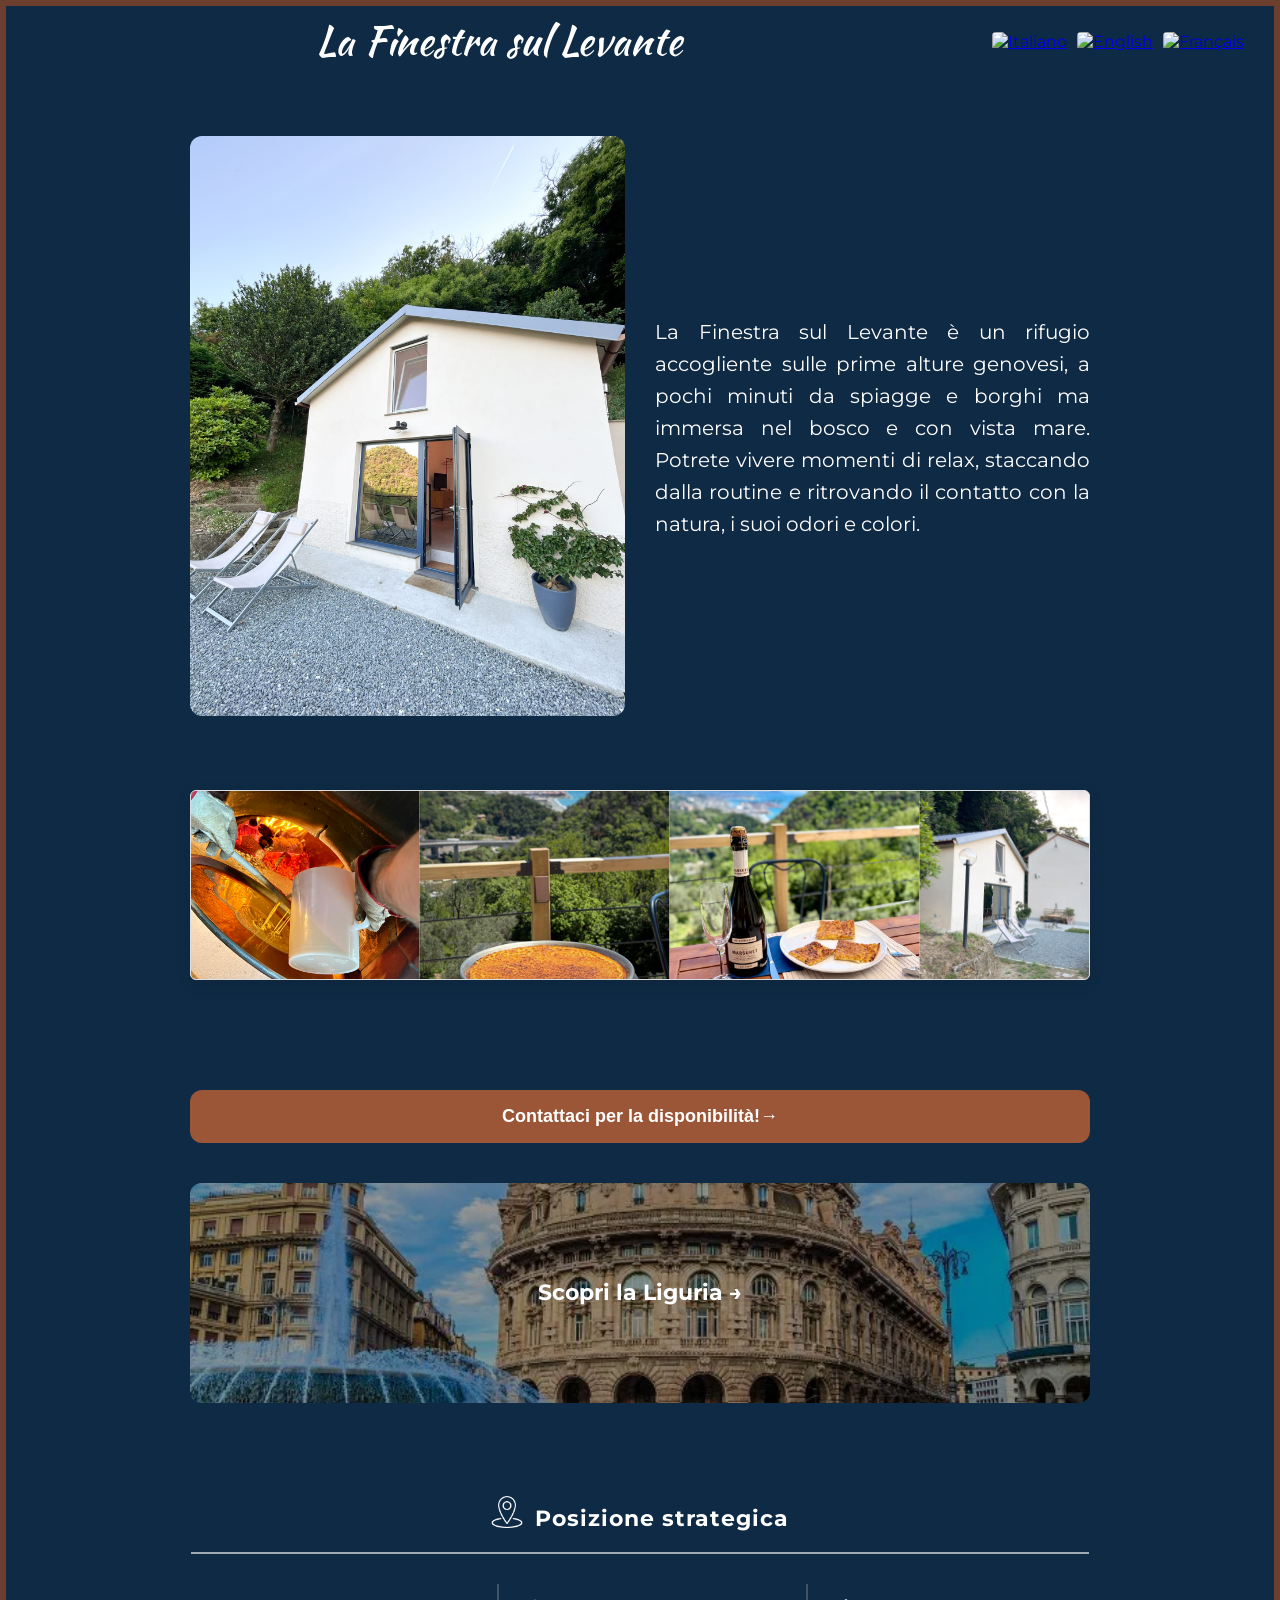
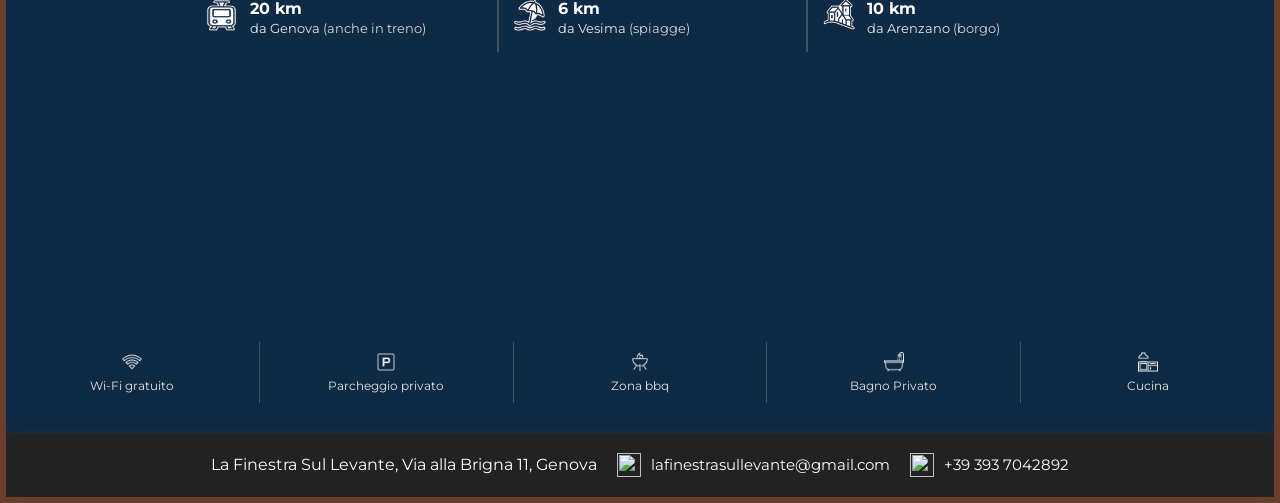
==== commit 43774faa: "Update index.html" ====
--- a/index.html
+++ b/index.html
@@ -43,7 +43,7 @@
 	<!-- FOTO SOLO MOBILE -->
 	<div class="chi-siamo container hero">
 		<div >
-		<img src="Foto/gallery/Foto Alice (2).jpeg" class="hero-mobile" alt="Vista casa">
+		<img src="Foto/Foto1.jpeg" class="hero-mobile" alt="Vista casa">
 		</div>
 	</div>	
 	<div class="chi-siamo container chi-siamo-flex">
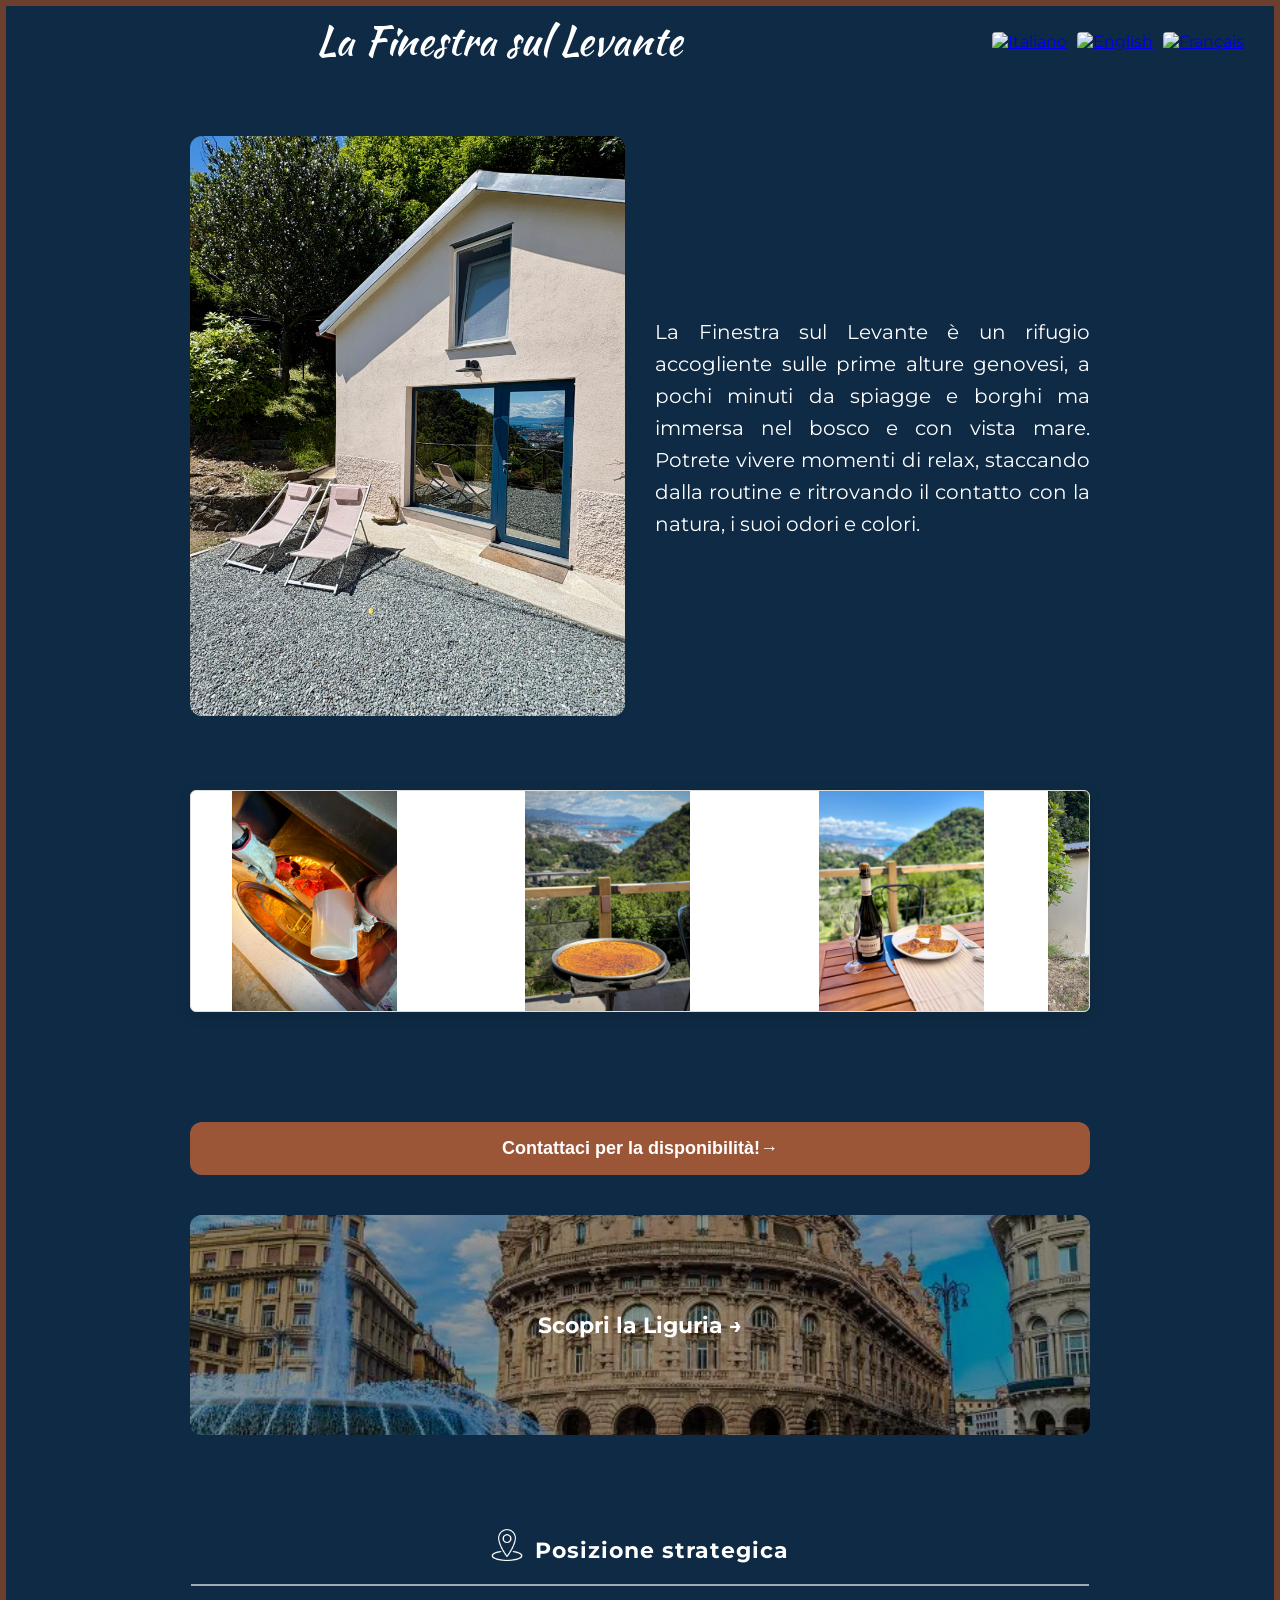
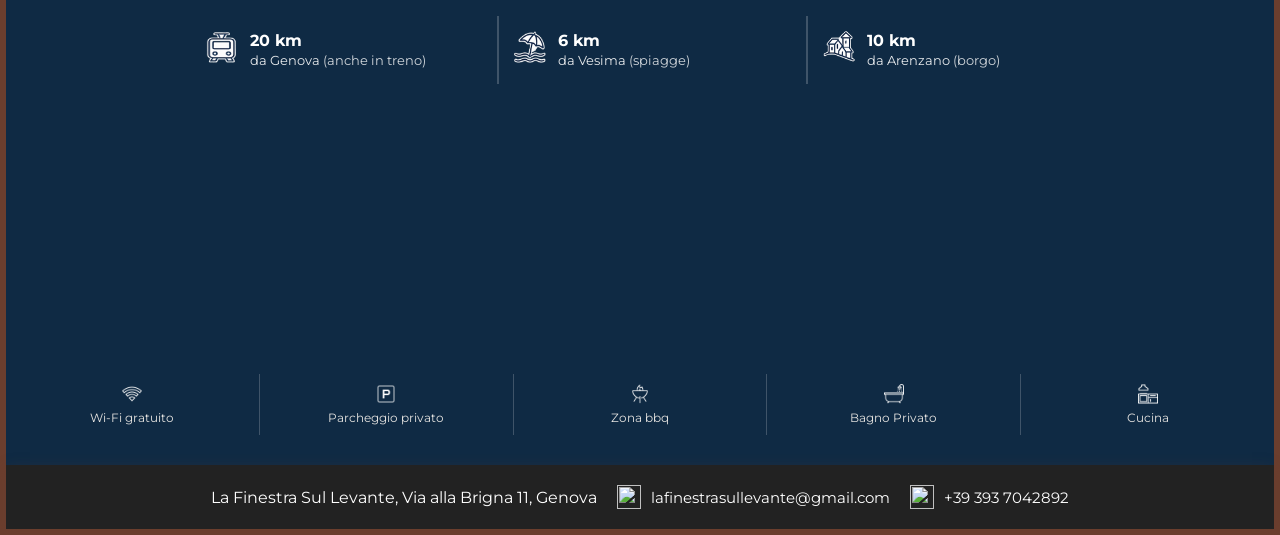
==== commit f58c3014: "Update index.html" ====
--- a/index.html
+++ b/index.html
@@ -48,7 +48,7 @@
 	</div>	
 	<div class="chi-siamo container chi-siamo-flex">
 		<div class="foto">
-			<img src="Foto/gallery/Foto Alice (2).jpeg" alt="Vista casa">
+			<img src="Foto/Foto1.jpeg" alt="Vista casa">
 		</div>
 	  <div class="testo">
 		<!-- Commento -->
--- a/style.css
+++ b/style.css
@@ -204,9 +204,10 @@
 
 .galleria img,
 .gallery-video {
-	width: 250px;
+	height: 220px;
+	width: auto;
 	aspect-ratio: 4 / 3;
-	object-fit: cover;
+	object-fit: contain;
 	flex-shrink: 0;
 
 }
